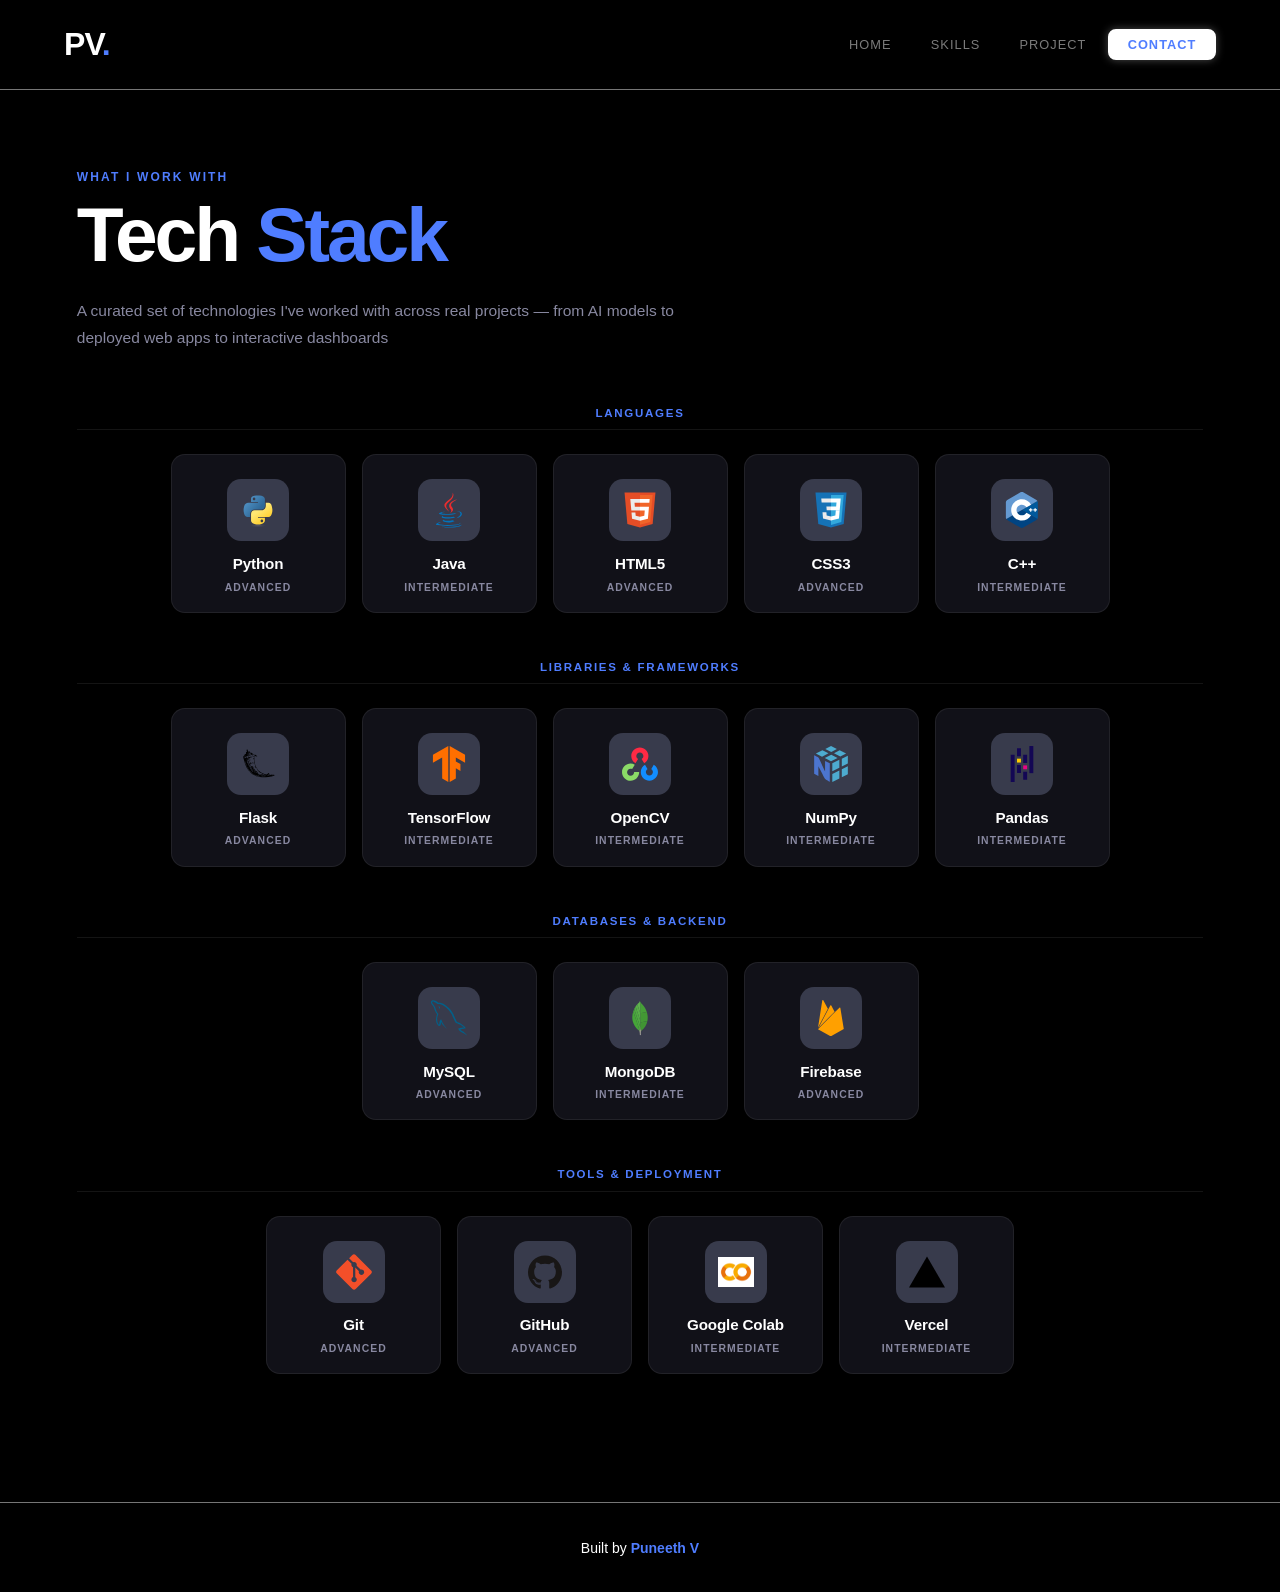
==== skills.html @ c99b2c70 "Portfolio" ====
<!doctype html>
<html lang="en">
  <head>
    <meta charset="UTF-8" />
    <meta name="viewport" content="width=device-width, initial-scale=1.0" />
    <title>Puneeth V's Portfolio</title>
    <link rel="stylesheet" href="./skills.css" />
  </head>
  <body>
    <nav>
      <h1 class="nav-logo">PV<span>.</span></h1>
      <ul class="nav-links">
        <li><a href="./index.html">HOME</a></li>
        <li><a href="./skills.html">SKILLS</a></li>
        <li><a href="./project.html">PROJECT</a></li>
        <li><a href="./contact.html" class="cont">CONTACT</a></li>
      </ul>
    </nav>
    <div class="tech-stack">
     <h4 class="eyebrow">WHAT I WORK WITH</h4>
      <h1>Tech <span style="color: #4f7dff">Stack</span></h1>
      <p class="desc">
        A curated set of technologies I've worked with across real projects —
        from AI models to deployed web apps to interactive dashboards
      </p>
      <!-- LANGUAGES -->
<div class="category">
  <p class="category-label">LANGUAGES</p>
  <div class="divider"></div>
  <div class="skills-grid">

    <div class="skill-card">
      <div class="skill-icon">
        <img src="./image/python-original.svg" alt="Python" />
      </div>
      <span class="skill-name">Python</span>
      <span class="skill-level">ADVANCED</span>
    </div>

    <div class="skill-card">
      <div class="skill-icon">
        <img src="./image/java-original.svg" alt="Java" />
      </div>
      <span class="skill-name">Java</span>
      <span class="skill-level">INTERMEDIATE</span>
    </div>

    <div class="skill-card">
      <div class="skill-icon">
        <img src="./image/html5-original.svg" alt="HTML5" />
      </div>
      <span class="skill-name">HTML5</span>
      <span class="skill-level">ADVANCED</span>
    </div>

    <div class="skill-card">
      <div class="skill-icon">
        <img src="./image/css3-original.svg" alt="CSS3" />
      </div>
      <span class="skill-name">CSS3</span>
      <span class="skill-level">ADVANCED</span>
    </div>

    <div class="skill-card">
      <div class="skill-icon">
        <img src="./image/cplusplus-original.svg" alt="C++" />
      </div>
      <span class="skill-name">C++</span>
      <span class="skill-level">INTERMEDIATE</span>
    </div>

  </div>
</div>

<!-- LIBRARIES & FRAMEWORKS -->
<div class="category">
  <p class="category-label">LIBRARIES & FRAMEWORKS</p>
  <div class="divider"></div>
  <div class="skills-grid">

    <div class="skill-card">
      <div class="skill-icon">
        <img src="./image/flask-original.svg" alt="Flask" />
      </div>
      <span class="skill-name">Flask</span>
      <span class="skill-level">ADVANCED</span>
    </div>

    <div class="skill-card">
      <div class="skill-icon">
        <img src="./image/tensorflow-original.svg" alt="TensorFlow" />
      </div>
      <span class="skill-name">TensorFlow</span>
      <span class="skill-level">INTERMEDIATE</span>
    </div>

    <div class="skill-card">
      <div class="skill-icon">
        <img src="./image/opencv-original.svg" alt="OpenCV" />
      </div>
      <span class="skill-name">OpenCV</span>
      <span class="skill-level">INTERMEDIATE</span>
    </div>

    <div class="skill-card">
      <div class="skill-icon">
        <img src="./image/numpy.svg" alt="NumPy" />
      </div>
      <span class="skill-name">NumPy</span>
      <span class="skill-level">INTERMEDIATE</span>
    </div>

    <div class="skill-card">
      <div class="skill-icon">
        <img src="./image/pandas.svg" alt="Pandas" />
      </div>
      <span class="skill-name">Pandas</span>
      <span class="skill-level">INTERMEDIATE</span>
    </div>

  </div>
</div>
<div class="category">
  <p class="category-label">DATABASES & BACKEND</p>
  <div class="divider"></div>
  <div class="skills-grid">

    <div class="skill-card">
      <div class="skill-icon">
        <img src="./image/mysql.svg" alt="MySQL" />
      </div>
      <span class="skill-name">MySQL</span>
      <span class="skill-level">ADVANCED</span>
    </div>

    <div class="skill-card">
      <div class="skill-icon">
        <img src="./image/mongodb-original.svg" alt="MongoDB" />
      </div>
      <span class="skill-name">MongoDB</span>
      <span class="skill-level">INTERMEDIATE</span>
    </div>

    <div class="skill-card">
      <div class="skill-icon">
        <img src="./image/firebase-plain.svg" alt="Firebase" />
      </div>
      <span class="skill-name">Firebase</span>
      <span class="skill-level">ADVANCED</span>
    </div>

  </div>
</div>

<div class="category">
  <p class="category-label">TOOLS & DEPLOYMENT</p>
  <div class="divider"></div>
  <div class="skills-grid">

    <div class="skill-card">
      <div class="skill-icon">
        <img src="./image/git-original.svg" alt="Git" />
      </div>
      <span class="skill-name">Git</span>
      <span class="skill-level">ADVANCED</span>
    </div>

    <div class="skill-card">
      <div class="skill-icon">
        <img src="./image/github-original.svg" alt="GitHub" />
      </div>
      <span class="skill-name">GitHub</span>
      <span class="skill-level">ADVANCED</span>
    </div>

    <div class="skill-card">
      <div class="skill-icon">
        <img src="./image/googlecolab.png" alt="Google Colab" />
      </div>
      <span class="skill-name">Google Colab</span>
      <span class="skill-level">INTERMEDIATE</span>
    </div>

    <div class="skill-card">
      <div class="skill-icon">
        <img src="./image/vercel-original.svg" alt="Vercel" />
      </div>
      <span class="skill-name">Vercel</span>
      <span class="skill-level">INTERMEDIATE</span>
    </div>

  </div>
</div>
    </div>

    <footer>
      <p>Built by <span>Puneeth V</span></p>
    </footer>
  </body>
</html>
---- skills.css ----
* {
  padding: 0;
  margin: 0;
  box-sizing: border-box;
  font-family: 'Franklin Gothic Medium', 'Arial Narrow', Arial, sans-serif;
}
body{
  background-color: black;
  overflow-x: hidden;
}

nav {
 display: flex;
  justify-content: space-between;   
  align-items: center;
  width: 100%;
  height: 10vh;
  background-color: black;
  padding: 0 5vw;
  position: sticky;
  top: 0;
  z-index: 100;
  border-bottom: 1px solid rgba(255, 255, 255, 0.462);
  backdrop-filter: blur(10px);
  background: rgba(0, 0, 0, 0);
}

.nav-logo {
  font-size: 2rem;
  font-weight: 900;
  letter-spacing: -0.03em;
  color: white;
}

.nav-logo span {
  color: #4f7dff;          
}

.nav-links {
  display: flex;
  align-items: center;
  gap: 0.25rem;
  list-style: none;        
  padding: 0;              
}

.nav-links li a {
  color:rgba(255, 255, 255, 0.482);
  padding: 0.4rem 1.1rem;
  text-decoration: none;
  font-size: 0.8rem;
  letter-spacing: 0.08em;
  font-weight: 500;
  transition: color 0.2s;
}

.nav-links li .cont{
  color: #4f7dff;
  font-weight:900;
}

.nav-links li a:hover {
  color: #4f7dff;
}

.cont {
  border: solid 2px white;
  border-radius: 8px;
  padding: 0.45rem 1.1rem ;
  background: white;
  color: black ;
  font-weight: bold;
  box-shadow: 0 0 8px rgba(255, 255, 255, 0.3);
  transition: all 0.3s;
  display: inline-block;
}

.cont:hover {
  color: white !important;
  background: black;
  border-color: #4f7dff;
  box-shadow: 0 0 15px rgba(79, 125, 255, 0.4);
  transform: scale(1.05);
}

.cont:active {
  transform: scale(0.95);
}

@media (max-width: 800px) {
  .content {
    grid-template-columns: 1fr;   
    padding: 3rem 6vw;
    text-align: center;
  }

  .profile_pic {
    order: -1;
  }

  .badge { margin: 0 auto 0.75rem; }
  .subtitle { margin: 0.75rem auto; }
  .home-btns { justify-content: center; }
  .stats { justify-content: center; }

  .chip-1, .chip-2, .chip-3 { display: none; }

  nav {
    padding: 0 4vw;
  }

  .nav-links li a {
    padding: 0.4rem 0.6rem;
    font-size: 0.72rem;
  }
}

footer {
  width: 100%;
  height: 10vh;
  background-color: #000000;
  border-top: 1px solid rgba(255, 255, 255, 0.462);
  display: flex;
  align-items: center;
  justify-content: center;
  margin-top: 0px;
  padding-top: 10px;
  padding-bottom: 10px;
  padding-left: 0px;
  padding-right: 0px;
}

footer p {
  color: #ffffff;
  font-size: 14px;
  text-align: center;
  margin: 0px;
}

footer p span {
  color: #4f7dff;
  font-weight: bold;
  font-size: 14px;
}


.tech-stack{
    width: 100%;
  min-height: 80vh;
  background: black;
  padding: 5rem 6vw;
}

.tech-stack h1{
    color: white;
}

.eyebrow {
  color: #4f7dff;
  font-size: 0.75rem;
  font-weight: 700;
  letter-spacing: 0.18em;
  margin-bottom: 0.75rem;
}

.tech-stack h1 {
  color: white;
  font-size: clamp(2.8rem, 6vw, 5rem);
  font-weight: 900;
  letter-spacing: -0.04em;
  line-height: 1;
  margin-bottom: 1.5rem;
}

.tech-stack h1 span {
  color: #4f7dff;
}

.desc {
  color: #8888a0;
  font-size: 0.97rem;
  line-height: 1.75;
  max-width: 600px;
  font-weight: 300;
  margin-bottom: 3.5rem;
}

.category {
  margin-bottom: 3rem;
}

.category-label {
  color: #4f7dff;
  font-size: 0.72rem;
  font-weight: 700;
  letter-spacing: 0.15em;
  margin-bottom: 0.65rem;
  text-align: center;
}

.divider {
  width: 100%;
  height: 1px;
  background: rgba(255, 255, 255, 0.08);
  margin-bottom: 1.5rem;
}

.skills-grid {
  display: flex;
  flex-wrap: wrap;
  gap: 1rem;
  justify-content: center;
}

.skill-card {
  background: #111118;
  border: 1px solid rgba(255, 255, 255, 0.07);
  border-radius: 14px;
  width: 175px;
  padding: 1.5rem 1rem 1.2rem;
  display: flex;
  flex-direction: column;
  justify-content: spa;
  align-items: center;
  gap: 0.6rem;
  transition: border-color 0.25s, transform 0.25s;
  cursor: default;
}

.skill-card:hover {
  border-color: rgba(79, 125, 255, 0.4);
  transform: translateY(-4px);
}

.skill-icon {
  width: 62px;
  height: 62px;
  background: #828caf58;
  border-radius: 14px;
  display: flex;
  align-items: center;
  justify-content: center;
  margin-bottom: 0.25rem;
}

.skill-icon img {
  width: 36px;
  height: 36px;
  object-fit: contain;
}

.skill-name {
  color: white;
  font-size: 0.95rem;
  font-weight: 700;
  letter-spacing: -0.01em;
}

.skill-level {
  color: #8888a0;
  font-size: 0.65rem;
  font-weight: 600;
  letter-spacing: 0.1em;
}
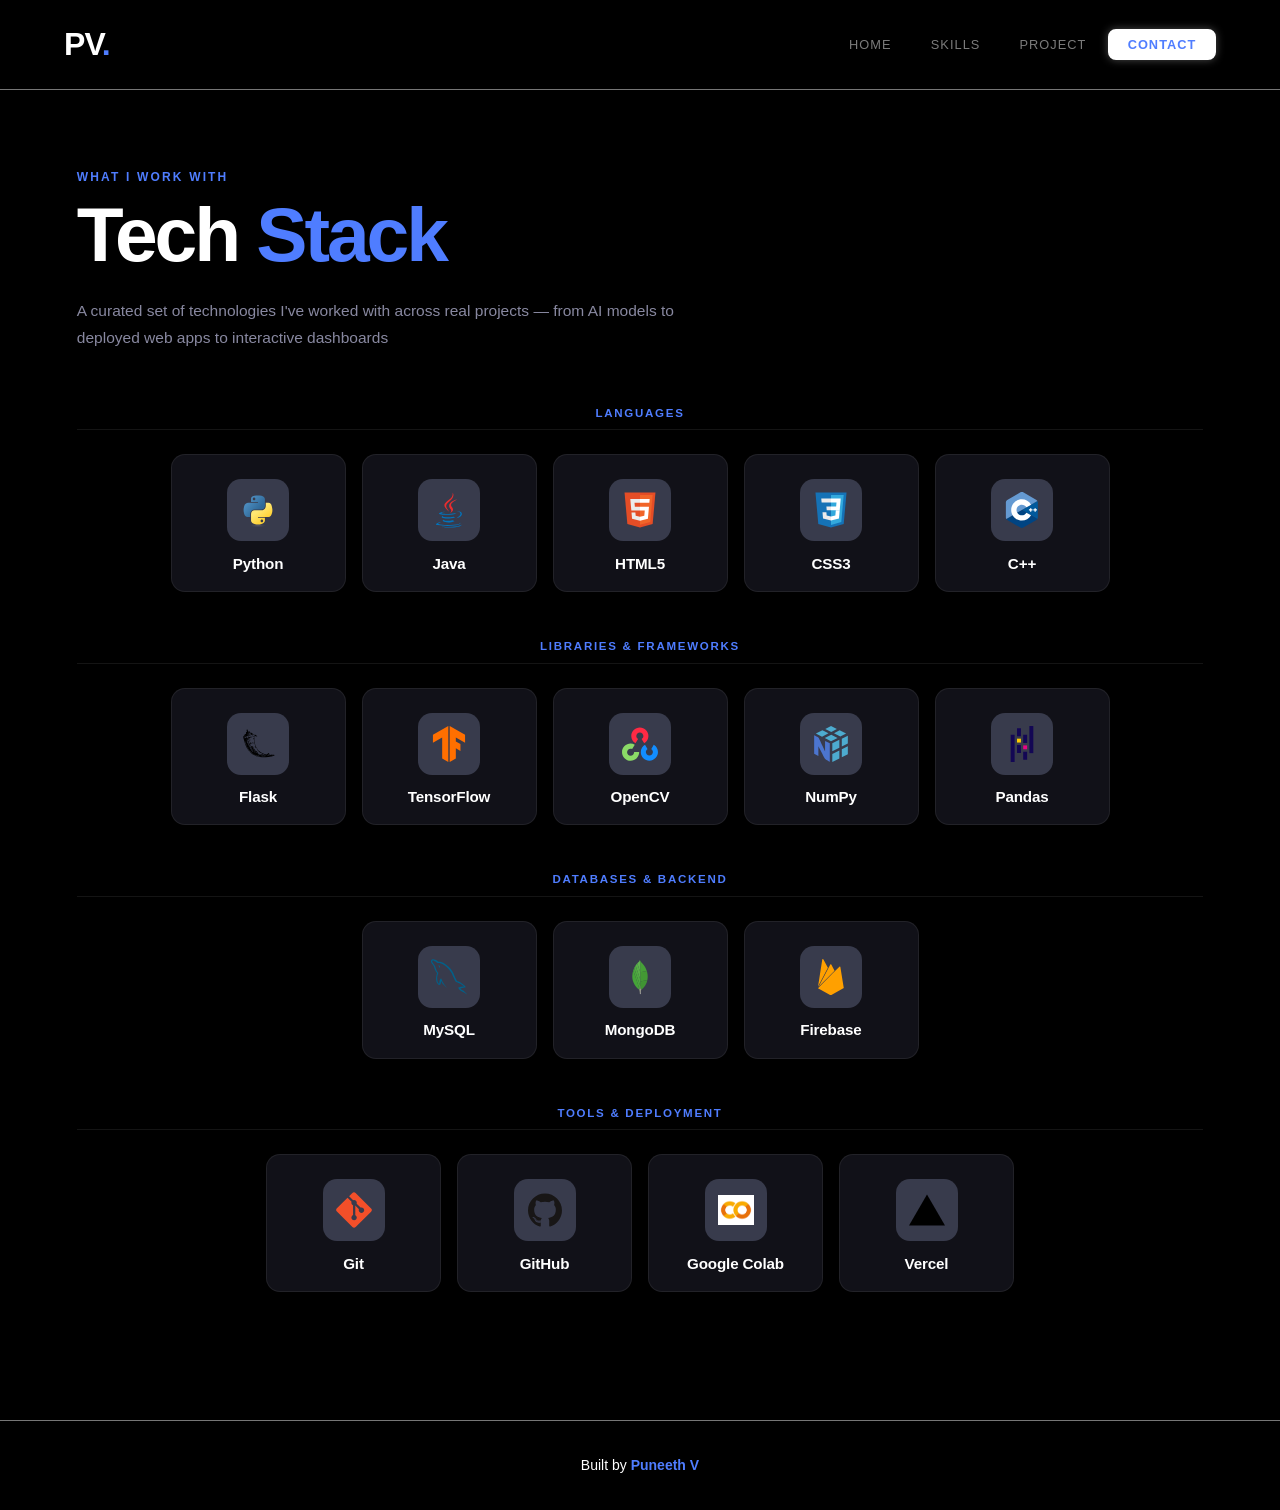
==== commit 8a99800c: "Level removed" ====
--- a/skills.html
+++ b/skills.html
@@ -34,7 +34,7 @@
         <img src="./image/python-original.svg" alt="Python" />
       </div>
       <span class="skill-name">Python</span>
-      <span class="skill-level">ADVANCED</span>
+      <!-- <span class="skill-level">ADVANCED</span> -->
     </div>
 
     <div class="skill-card">
@@ -42,7 +42,7 @@
         <img src="./image/java-original.svg" alt="Java" />
       </div>
       <span class="skill-name">Java</span>
-      <span class="skill-level">INTERMEDIATE</span>
+      <!-- <span class="skill-level">INTERMEDIATE</span> -->
     </div>
 
     <div class="skill-card">
@@ -50,7 +50,7 @@
         <img src="./image/html5-original.svg" alt="HTML5" />
       </div>
       <span class="skill-name">HTML5</span>
-      <span class="skill-level">ADVANCED</span>
+      <!-- <span class="skill-level">ADVANCED</span> -->
     </div>
 
     <div class="skill-card">
@@ -58,7 +58,7 @@
         <img src="./image/css3-original.svg" alt="CSS3" />
       </div>
       <span class="skill-name">CSS3</span>
-      <span class="skill-level">ADVANCED</span>
+      <!-- <span class="skill-level">ADVANCED</span> -->
     </div>
 
     <div class="skill-card">
@@ -66,7 +66,7 @@
         <img src="./image/cplusplus-original.svg" alt="C++" />
       </div>
       <span class="skill-name">C++</span>
-      <span class="skill-level">INTERMEDIATE</span>
+      <!-- <span class="skill-level">INTERMEDIATE</span> -->
     </div>
 
   </div>
@@ -83,7 +83,7 @@
         <img src="./image/flask-original.svg" alt="Flask" />
       </div>
       <span class="skill-name">Flask</span>
-      <span class="skill-level">ADVANCED</span>
+      <!-- <span class="skill-level">ADVANCED</span> -->
     </div>
 
     <div class="skill-card">
@@ -91,7 +91,7 @@
         <img src="./image/tensorflow-original.svg" alt="TensorFlow" />
       </div>
       <span class="skill-name">TensorFlow</span>
-      <span class="skill-level">INTERMEDIATE</span>
+      <!-- <span class="skill-level">INTERMEDIATE</span> -->
     </div>
 
     <div class="skill-card">
@@ -99,7 +99,7 @@
         <img src="./image/opencv-original.svg" alt="OpenCV" />
       </div>
       <span class="skill-name">OpenCV</span>
-      <span class="skill-level">INTERMEDIATE</span>
+      <!-- <span class="skill-level">INTERMEDIATE</span> -->
     </div>
 
     <div class="skill-card">
@@ -107,7 +107,7 @@
         <img src="./image/numpy.svg" alt="NumPy" />
       </div>
       <span class="skill-name">NumPy</span>
-      <span class="skill-level">INTERMEDIATE</span>
+      <!-- <span class="skill-level">INTERMEDIATE</span> -->
     </div>
 
     <div class="skill-card">
@@ -115,7 +115,7 @@
         <img src="./image/pandas.svg" alt="Pandas" />
       </div>
       <span class="skill-name">Pandas</span>
-      <span class="skill-level">INTERMEDIATE</span>
+      <!-- <span class="skill-level">INTERMEDIATE</span> -->
     </div>
 
   </div>
@@ -130,7 +130,7 @@
         <img src="./image/mysql.svg" alt="MySQL" />
       </div>
       <span class="skill-name">MySQL</span>
-      <span class="skill-level">ADVANCED</span>
+      <!-- <span class="skill-level">ADVANCED</span> -->
     </div>
 
     <div class="skill-card">
@@ -138,7 +138,7 @@
         <img src="./image/mongodb-original.svg" alt="MongoDB" />
       </div>
       <span class="skill-name">MongoDB</span>
-      <span class="skill-level">INTERMEDIATE</span>
+      <!-- <span class="skill-level">INTERMEDIATE</span> -->
     </div>
 
     <div class="skill-card">
@@ -146,7 +146,7 @@
         <img src="./image/firebase-plain.svg" alt="Firebase" />
       </div>
       <span class="skill-name">Firebase</span>
-      <span class="skill-level">ADVANCED</span>
+      <!-- <span class="skill-level">ADVANCED</span> -->
     </div>
 
   </div>
@@ -162,7 +162,7 @@
         <img src="./image/git-original.svg" alt="Git" />
       </div>
       <span class="skill-name">Git</span>
-      <span class="skill-level">ADVANCED</span>
+      <!-- <span class="skill-level">ADVANCED</span> -->
     </div>
 
     <div class="skill-card">
@@ -170,7 +170,7 @@
         <img src="./image/github-original.svg" alt="GitHub" />
       </div>
       <span class="skill-name">GitHub</span>
-      <span class="skill-level">ADVANCED</span>
+      <!-- <span class="skill-level">ADVANCED</span> -->
     </div>
 
     <div class="skill-card">
@@ -178,7 +178,7 @@
         <img src="./image/googlecolab.png" alt="Google Colab" />
       </div>
       <span class="skill-name">Google Colab</span>
-      <span class="skill-level">INTERMEDIATE</span>
+      <!-- <span class="skill-level">INTERMEDIATE</span> -->
     </div>
 
     <div class="skill-card">
@@ -186,7 +186,7 @@
         <img src="./image/vercel-original.svg" alt="Vercel" />
       </div>
       <span class="skill-name">Vercel</span>
-      <span class="skill-level">INTERMEDIATE</span>
+      <!-- <span class="skill-level">INTERMEDIATE</span> -->
     </div>
 
   </div>
--- a/skills.css
+++ b/skills.css
@@ -3,6 +3,7 @@
   margin: 0;
   box-sizing: border-box;
   font-family: 'Franklin Gothic Medium', 'Arial Narrow', Arial, sans-serif;
+   scroll-behavior: smooth;
 }
 body{
   background-color: black;
